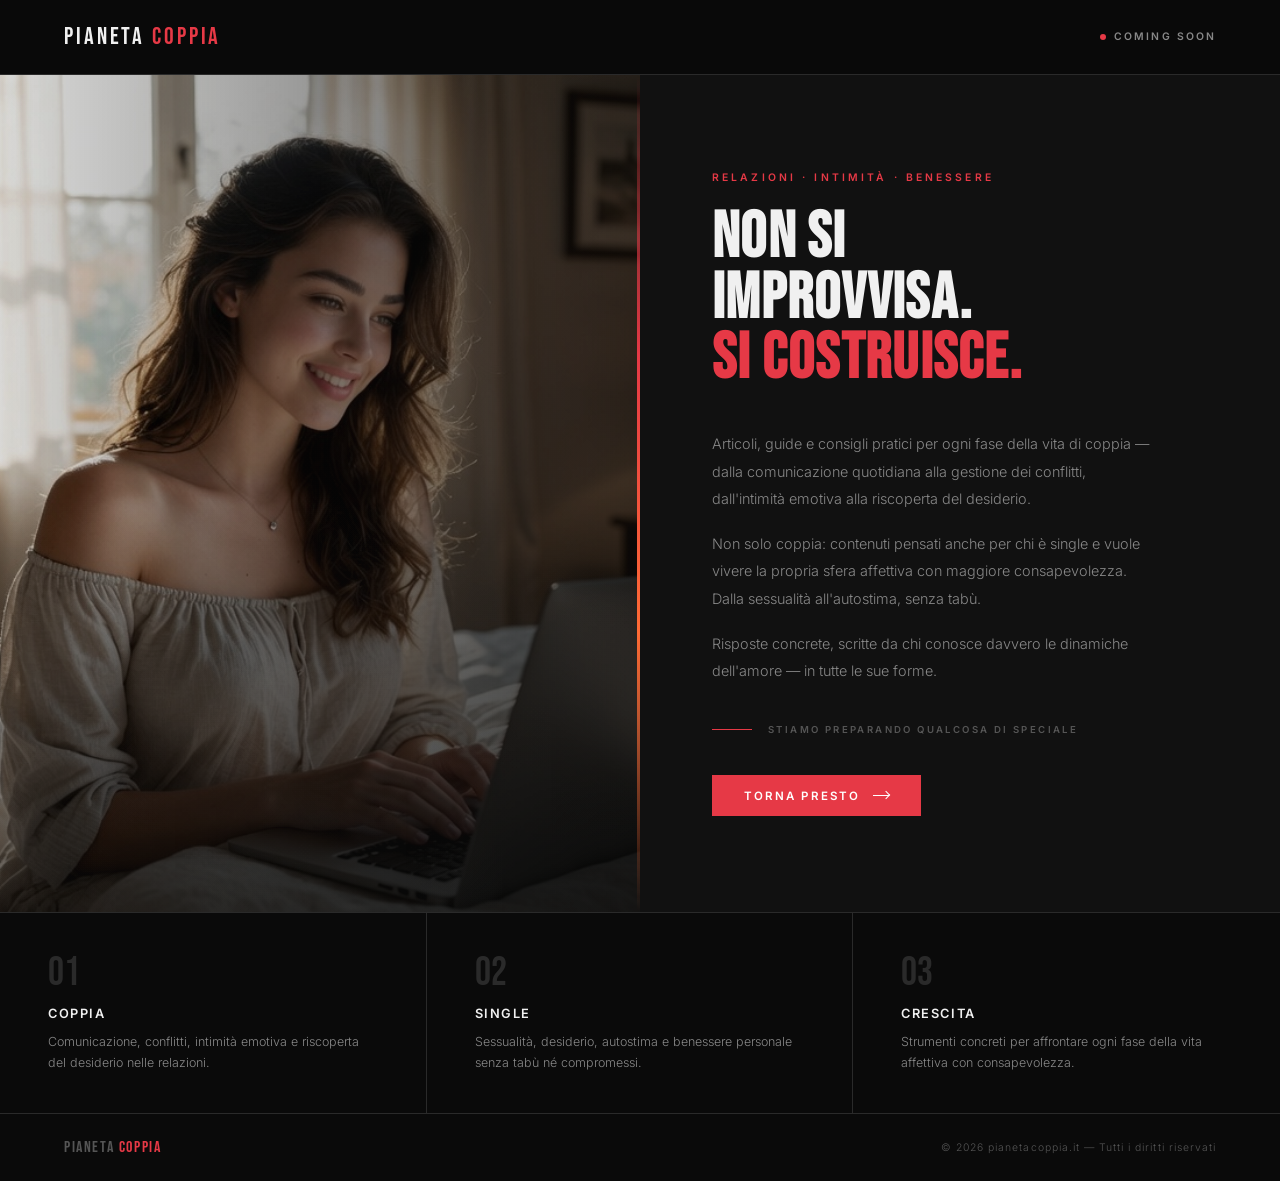
==== index.html @ 9a271afa "first commit" ====
<!DOCTYPE html>
<html lang="it">
<head>
  <meta charset="UTF-8" />
  <meta name="viewport" content="width=device-width, initial-scale=1.0"/>
  <title>Pianeta Coppia</title>
  <link href="https://fonts.googleapis.com/css2?family=Bebas+Neue&family=Inter:wght@300;400;500;600&display=swap" rel="stylesheet"/>
  <link rel="stylesheet" href="css/styles.css"/>
</head>
<body>

  <nav>
    <div class="logo">Pianeta<span> Coppia</span></div>
    <div class="nav-badge"><span class="pulse-dot"></span>Coming Soon</div>
  </nav>

  <section class="hero">
    <div class="hero-left">
      <img src="img/hero.jpg" alt="Donna sorridente con laptop" />
    </div>

    <div class="hero-right">
      <p class="eyebrow">Relazioni · Intimità · Benessere</p>

      <h1>
        Non si<br/>improvvisa.
        <span class="highlight">Si costruisce.</span>
      </h1>

      <div class="body-text">
        <p>Articoli, guide e consigli pratici per ogni fase della vita di coppia — dalla comunicazione quotidiana alla gestione dei conflitti, dall'intimità emotiva alla riscoperta del desiderio.</p>
        <p>Non solo coppia: contenuti pensati anche per chi è single e vuole vivere la propria sfera affettiva con maggiore consapevolezza. Dalla sessualità all'autostima, senza tabù.</p>
        <p>Risposte concrete, scritte da chi conosce davvero le dinamiche dell'amore — in tutte le sue forme.</p>
      </div>

      <div class="rule">
        <div class="rule-line"></div>
        <span class="rule-text">Stiamo preparando qualcosa di speciale</span>
      </div>

      <div class="cta">
        Torna presto
        <span class="cta-arrow"></span>
      </div>
    </div>
  </section>

  <section class="pillars">
    <div class="pillar">
      <div class="pillar-num">01</div>
      <h3>Coppia</h3>
      <p>Comunicazione, conflitti, intimità emotiva e riscoperta del desiderio nelle relazioni.</p>
    </div>
    <div class="pillar">
      <div class="pillar-num">02</div>
      <h3>Single</h3>
      <p>Sessualità, desiderio, autostima e benessere personale senza tabù né compromessi.</p>
    </div>
    <div class="pillar">
      <div class="pillar-num">03</div>
      <h3>Crescita</h3>
      <p>Strumenti concreti per affrontare ogni fase della vita affettiva con consapevolezza.</p>
    </div>
  </section>

  <footer>
    <div class="footer-logo">Pianeta<span> Coppia</span></div>
    <div class="footer-copy">&copy; 2026 pianetacoppia.it — Tutti i diritti riservati</div>
  </footer>

</body>
</html>
---- css/styles.css ----
*, *::before, *::after { box-sizing: border-box; margin: 0; padding: 0; }

:root {
  --black: #0a0a0a;
  --dark: #111111;
  --panel: #161616;
  --border: #2a2a2a;
  --accent: #e63946;
  --accent2: #ff6b35;
  --text: #f0f0f0;
  --muted: #888;
  --dim: #555;
}

html { scroll-behavior: smooth; }
body {
  background: var(--black);
  color: var(--text);
  font-family: 'Inter', sans-serif;
  font-weight: 300;
  overflow-x: hidden;
}

/* NAV */
nav {
  display: flex;
  justify-content: space-between;
  align-items: center;
  padding: 1.4rem 4rem;
  border-bottom: 1px solid var(--border);
  position: sticky;
  top: 0;
  background: rgba(10,10,10,0.92);
  backdrop-filter: blur(12px);
  z-index: 100;
}

.logo {
  font-family: 'Bebas Neue', sans-serif;
  font-size: 1.5rem;
  letter-spacing: 0.12em;
  color: var(--text);
}
.logo span { color: var(--accent); }

.nav-badge {
  display: flex;
  align-items: center;
  gap: 0.5rem;
  font-size: 0.65rem;
  font-weight: 600;
  letter-spacing: 0.2em;
  text-transform: uppercase;
  color: var(--muted);
}

.pulse-dot {
  width: 6px; height: 6px;
  border-radius: 50%;
  background: var(--accent);
  animation: blink 1.6s ease-in-out infinite;
}

@keyframes blink {
  0%,100% { opacity:1; } 50% { opacity:0.2; }
}

/* HERO */
.hero {
  display: grid;
  grid-template-columns: 1fr 1fr;
  min-height: calc(100vh - 65px);
}

.hero-left {
  position: relative;
  overflow: hidden;
}

.hero-left img {
  width: 100%; height: 100%;
  object-fit: cover;
  object-position: center top;
  display: block;
  filter: grayscale(20%) contrast(1.05);
  transform: scale(1.06);
  animation: zoomIn 1.2s cubic-bezier(0.16,1,0.3,1) forwards;
}

@keyframes zoomIn {
  to { transform: scale(1); }
}

/* Overlay gradient on image */
.hero-left::after {
  content: '';
  position: absolute; inset: 0;
  background: linear-gradient(to right, rgba(10,10,10,0.15) 0%, rgba(10,10,10,0.7) 100%),
              linear-gradient(to bottom, transparent 50%, rgba(10,10,10,0.6) 100%);
}

/* Accent bar */
.hero-left::before {
  content: '';
  position: absolute;
  top: 0; right: 0;
  width: 3px; height: 100%;
  background: linear-gradient(to bottom, transparent, var(--accent), var(--accent2), transparent);
  z-index: 2;
}

.hero-right {
  display: flex;
  flex-direction: column;
  justify-content: center;
  padding: 6rem 5rem 6rem 4.5rem;
  background: var(--dark);
  position: relative;
}

.eyebrow {
  font-size: 0.65rem;
  font-weight: 600;
  letter-spacing: 0.3em;
  text-transform: uppercase;
  color: var(--accent);
  margin-bottom: 1.5rem;
  opacity: 0;
  animation: fadeSlide 0.8s 0.2s ease forwards;
}

h1 {
  font-family: 'Bebas Neue', sans-serif;
  font-size: clamp(3.2rem, 5vw, 5.5rem);
  line-height: 0.95;
  letter-spacing: 0.02em;
  color: var(--text);
  margin-bottom: 2.5rem;
  opacity: 0;
  animation: fadeSlide 0.8s 0.4s ease forwards;
}

h1 .highlight {
  color: var(--accent);
  display: block;
}

.body-text {
  font-size: 0.9rem;
  line-height: 1.9;
  color: var(--muted);
  max-width: 440px;
  opacity: 0;
  animation: fadeSlide 0.8s 0.6s ease forwards;
}

.body-text p + p { margin-top: 1.1rem; }

/* DIVIDER */
.rule {
  display: flex;
  align-items: center;
  gap: 1rem;
  margin: 2.5rem 0;
  opacity: 0;
  animation: fadeSlide 0.8s 0.8s ease forwards;
}

.rule-line {
  width: 40px; height: 1px;
  background: var(--accent);
}

.rule-text {
  font-size: 0.6rem;
  font-weight: 600;
  letter-spacing: 0.25em;
  text-transform: uppercase;
  color: var(--dim);
}

/* CTA */
.cta {
  display: inline-flex;
  align-items: center;
  gap: 0.8rem;
  padding: 0.85rem 2rem;
  background: var(--accent);
  color: #fff;
  font-size: 0.72rem;
  font-weight: 600;
  letter-spacing: 0.18em;
  text-transform: uppercase;
  text-decoration: none;
  border: none;
  cursor: default;
  width: fit-content;
  opacity: 0;
  animation: fadeSlide 0.8s 1s ease forwards;
  transition: background 0.25s ease;
}

.cta:hover { background: #c0202d; }

.cta-arrow {
  width: 16px; height: 1px;
  background: #fff;
  position: relative;
  transition: width 0.25s ease;
}

.cta-arrow::after {
  content: '';
  position: absolute;
  right: 0; top: -3px;
  width: 6px; height: 6px;
  border-right: 1.5px solid #fff;
  border-top: 1.5px solid #fff;
  transform: rotate(45deg);
}

.cta:hover .cta-arrow { width: 24px; }

/* PILLARS */
.pillars {
  display: grid;
  grid-template-columns: repeat(3, 1fr);
  border-top: 1px solid var(--border);
}

.pillar {
  padding: 2.5rem 3rem;
  border-right: 1px solid var(--border);
  opacity: 0;
  animation: fadeSlide 0.7s ease forwards;
}

.pillar:last-child { border-right: none; }
.pillar:nth-child(1) { animation-delay: 1.1s; }
.pillar:nth-child(2) { animation-delay: 1.2s; }
.pillar:nth-child(3) { animation-delay: 1.3s; }

.pillar-num {
  font-family: 'Bebas Neue', sans-serif;
  font-size: 2.5rem;
  color: var(--border);
  line-height: 1;
  margin-bottom: 0.8rem;
}

.pillar h3 {
  font-size: 0.8rem;
  font-weight: 600;
  letter-spacing: 0.12em;
  text-transform: uppercase;
  color: var(--text);
  margin-bottom: 0.6rem;
}

.pillar p {
  font-size: 0.78rem;
  color: var(--muted);
  line-height: 1.7;
}

/* FOOTER */
footer {
  border-top: 1px solid var(--border);
  padding: 1.5rem 4rem;
  display: flex;
  justify-content: space-between;
  align-items: center;
}

.footer-logo {
  font-family: 'Bebas Neue', sans-serif;
  font-size: 1rem;
  letter-spacing: 0.1em;
  color: var(--dim);
}

.footer-logo span { color: var(--accent); }

.footer-copy {
  font-size: 0.65rem;
  color: var(--dim);
  letter-spacing: 0.1em;
}

/* ANIMATION */
@keyframes fadeSlide {
  from { opacity: 0; transform: translateY(16px); }
  to   { opacity: 1; transform: translateY(0); }
}

/* RESPONSIVE */
@media (max-width: 900px) {
  nav { padding: 1.2rem 2rem; }
  .hero { grid-template-columns: 1fr; }
  .hero-left { height: 60vw; min-height: 280px; }
  .hero-right { padding: 3rem 2rem 3.5rem; }
  h1 { font-size: 3rem; }
  .pillars { grid-template-columns: 1fr; }
  .pillar { border-right: none; border-bottom: 1px solid var(--border); }
  .pillar:last-child { border-bottom: none; }
  footer { flex-direction: column; gap: 0.8rem; padding: 1.5rem 2rem; }
}
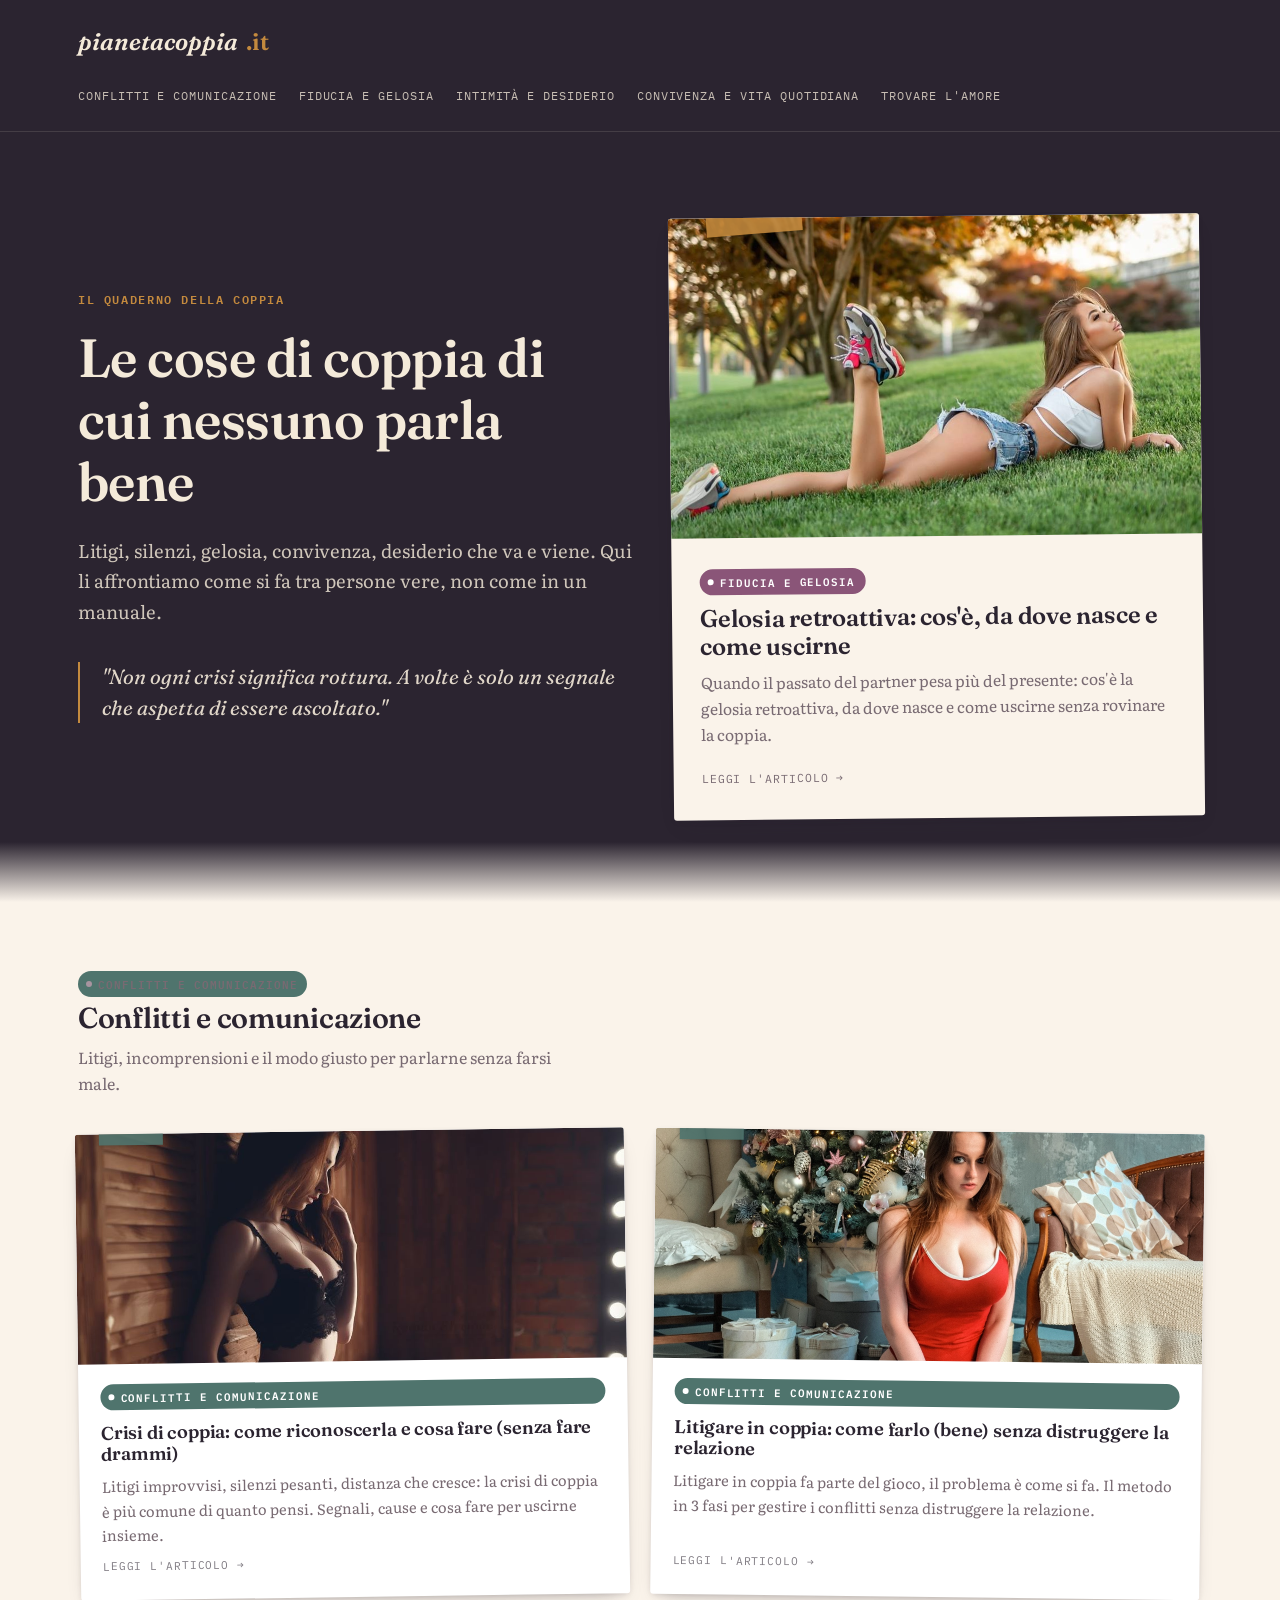
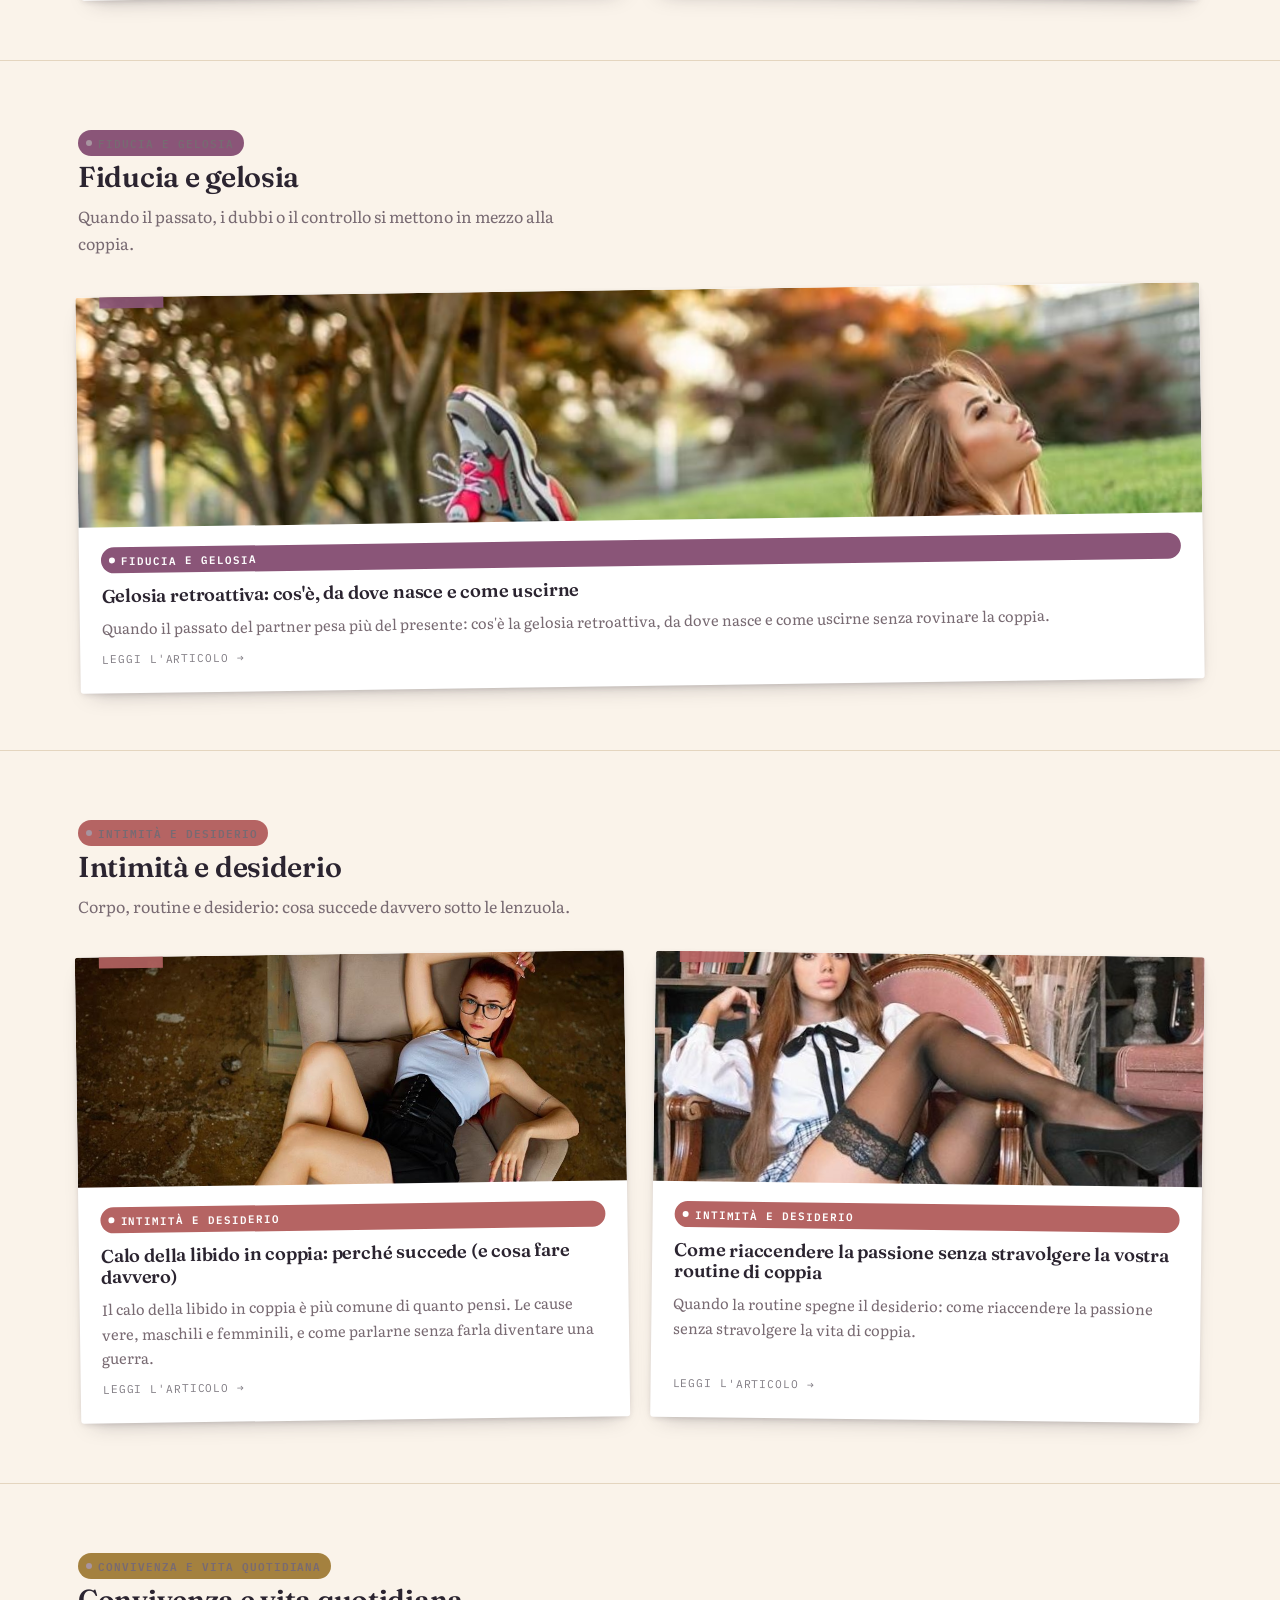
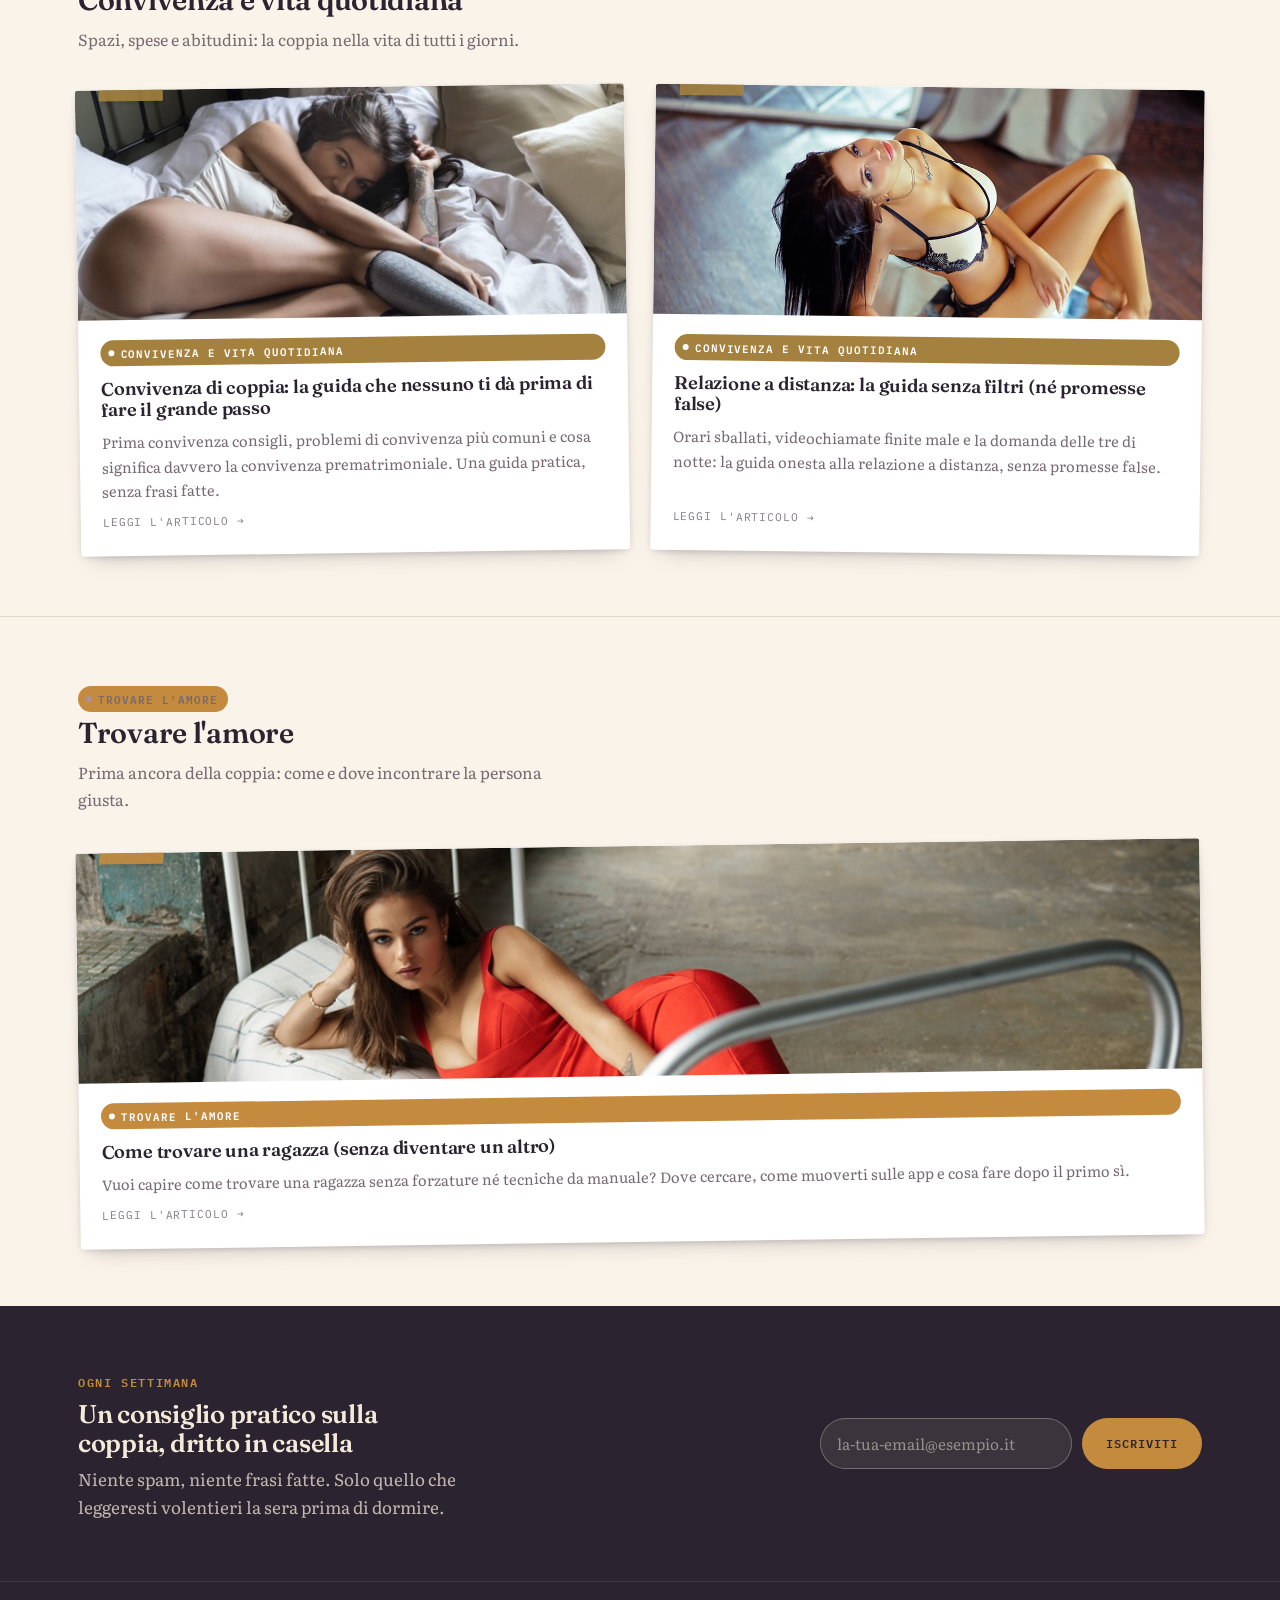
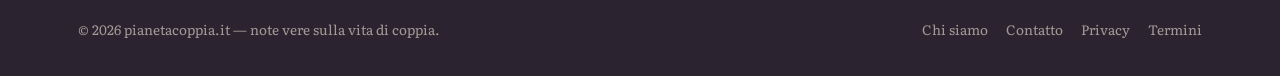
==== commit 657b1060: "updated site" ====
--- a/index.html
+++ b/index.html
@@ -1,72 +1,218 @@
-<!DOCTYPE html>
+<!doctype html>
 <html lang="it">
 <head>
-  <meta charset="UTF-8" />
-  <meta name="viewport" content="width=device-width, initial-scale=1.0"/>
-  <title>Pianeta Coppia</title>
-  <link href="https://fonts.googleapis.com/css2?family=Bebas+Neue&family=Inter:wght@300;400;500;600&display=swap" rel="stylesheet"/>
-  <link rel="stylesheet" href="css/styles.css"/>
+<meta charset="utf-8">
+<meta name="viewport" content="width=device-width, initial-scale=1">
+<title>pianetacoppia.it — appunti veri sulla vita di coppia</title>
+<meta name="description" content="Crisi, litigi, gelosia, convivenza, desiderio: guide pratiche e oneste per chi sta in coppia, scritte senza frasi fatte.">
+<link rel="stylesheet" href="css/style.css">
 </head>
 <body>
+<header class="site-header">
+  <div class="wrap">
+    <a class="logo" href="index.html">pianetacoppia<span class="dot">.it</span></a>
+    <nav class="main-nav">
+      <a href="index.html#conflitti">Conflitti e comunicazione</a>
+      <a href="index.html#fiducia">Fiducia e gelosia</a>
+      <a href="index.html#intimita">Intimità e desiderio</a>
+      <a href="index.html#convivenza">Convivenza e vita quotidiana</a>
+      <a href="index.html#trovare">Trovare l'amore</a>
+    </nav>
+  </div>
+</header>
+<div class="hero">
+  <div class="wrap hero-featured">
+    <div>
+      <span class="eyebrow kicker">Il quaderno della coppia</span>
+      <h1>Le cose di coppia di cui nessuno parla bene</h1>
+      <p class="lede">Litigi, silenzi, gelosia, convivenza, desiderio che va e viene. Qui li affrontiamo come si fa tra persone vere, non come in un manuale.</p>
+      <p class="hero-note">"Non ogni crisi significa rottura. A volte è solo un segnale che aspetta di essere ascoltato."</p>
+    </div>
+    <a class="featured-card" href="articolo/gelosia-retroattiva.html" style="text-decoration:none;">
+      <span class="tape"></span>
+      <img src="img/gelosia-retroattiva/img0.jpg" alt="Gelosia retroattiva: cos'è, da dove nasce e come uscirne">
+      <div class="body">
+        <span class="tag cat-fiducia">Fiducia e gelosia</span>
+        <h2>Gelosia retroattiva: cos'è, da dove nasce e come uscirne</h2>
+        <p>Quando il passato del partner pesa più del presente: cos'è la gelosia retroattiva, da dove nasce e come uscirne senza rovinare la coppia.</p>
+        <span class="read" style="color:var(--muted);font-family:'IBM Plex Mono',monospace;font-size:.72rem;letter-spacing:.08em;text-transform:uppercase;">Leggi l'articolo &rarr;</span>
+      </div>
+    </a>
+  </div>
+</div>
+<main><section class="section" id="conflitti">
+  <div class="wrap">
+    <div class="section-head">
+      <div>
+        <span class="eyebrow tag cat-conflitti">Conflitti e comunicazione</span>
+        <h2>Conflitti e comunicazione</h2>
+      </div>
+    </div>
+    <p class="section-sub">Litigi, incomprensioni e il modo giusto per parlarne senza farsi male.</p>
+    <div class="board">
+<a class="note cat-conflitti" href="articolo/crisi-di-coppia.html">
+  <span class="tape"></span>
+  <img class="thumb" src="img/crisi-di-coppia/img0.jpg" alt="Crisi di coppia: come riconoscerla e cosa fare (senza fare drammi)" loading="lazy">
+  <div class="note-body">
+    <span class="tag cat-conflitti">Conflitti e comunicazione</span>
+    <h3>Crisi di coppia: come riconoscerla e cosa fare (senza fare drammi)</h3>
+    <p>Litigi improvvisi, silenzi pesanti, distanza che cresce: la crisi di coppia è più comune di quanto pensi. Segnali, cause e cosa fare per uscirne insieme.</p>
+    <span class="read">Leggi l'articolo &rarr;</span>
+  </div>
+</a>
+<a class="note cat-conflitti" href="articolo/litigare-in-coppia.html">
+  <span class="tape"></span>
+  <img class="thumb" src="img/litigare-in-coppia/img0.png" alt="Litigare in coppia: come farlo (bene) senza distruggere la relazione" loading="lazy">
+  <div class="note-body">
+    <span class="tag cat-conflitti">Conflitti e comunicazione</span>
+    <h3>Litigare in coppia: come farlo (bene) senza distruggere la relazione</h3>
+    <p>Litigare in coppia fa parte del gioco, il problema è come si fa. Il metodo in 3 fasi per gestire i conflitti senza distruggere la relazione.</p>
+    <span class="read">Leggi l'articolo &rarr;</span>
+  </div>
+</a>
+    </div>
+  </div>
+</section>
+<section class="section" id="fiducia">
+  <div class="wrap">
+    <div class="section-head">
+      <div>
+        <span class="eyebrow tag cat-fiducia">Fiducia e gelosia</span>
+        <h2>Fiducia e gelosia</h2>
+      </div>
+    </div>
+    <p class="section-sub">Quando il passato, i dubbi o il controllo si mettono in mezzo alla coppia.</p>
+    <div class="board">
+<a class="note cat-fiducia" href="articolo/gelosia-retroattiva.html">
+  <span class="tape"></span>
+  <img class="thumb" src="img/gelosia-retroattiva/img0.jpg" alt="Gelosia retroattiva: cos'è, da dove nasce e come uscirne" loading="lazy">
+  <div class="note-body">
+    <span class="tag cat-fiducia">Fiducia e gelosia</span>
+    <h3>Gelosia retroattiva: cos'è, da dove nasce e come uscirne</h3>
+    <p>Quando il passato del partner pesa più del presente: cos'è la gelosia retroattiva, da dove nasce e come uscirne senza rovinare la coppia.</p>
+    <span class="read">Leggi l'articolo &rarr;</span>
+  </div>
+</a>
+    </div>
+  </div>
+</section>
+<section class="section" id="intimita">
+  <div class="wrap">
+    <div class="section-head">
+      <div>
+        <span class="eyebrow tag cat-intimita">Intimità e desiderio</span>
+        <h2>Intimità e desiderio</h2>
+      </div>
+    </div>
+    <p class="section-sub">Corpo, routine e desiderio: cosa succede davvero sotto le lenzuola.</p>
+    <div class="board">
+<a class="note cat-intimita" href="articolo/calo-della-libido.html">
+  <span class="tape"></span>
+  <img class="thumb" src="img/calo-della-libido/img0.jpg" alt="Calo della libido in coppia: perché succede (e cosa fare davvero)" loading="lazy">
+  <div class="note-body">
+    <span class="tag cat-intimita">Intimità e desiderio</span>
+    <h3>Calo della libido in coppia: perché succede (e cosa fare davvero)</h3>
+    <p>Il calo della libido in coppia è più comune di quanto pensi. Le cause vere, maschili e femminili, e come parlarne senza farla diventare una guerra.</p>
+    <span class="read">Leggi l'articolo &rarr;</span>
+  </div>
+</a>
+<a class="note cat-intimita" href="articolo/come-riaccendere-la-passione.html">
+  <span class="tape"></span>
+  <img class="thumb" src="img/come-riaccendere-la-passione/img0.jpg" alt="Come riaccendere la passione senza stravolgere la vostra routine di coppia" loading="lazy">
+  <div class="note-body">
+    <span class="tag cat-intimita">Intimità e desiderio</span>
+    <h3>Come riaccendere la passione senza stravolgere la vostra routine di coppia</h3>
+    <p>Quando la routine spegne il desiderio: come riaccendere la passione senza stravolgere la vita di coppia.</p>
+    <span class="read">Leggi l'articolo &rarr;</span>
+  </div>
+</a>
+    </div>
+  </div>
+</section>
+<section class="section" id="convivenza">
+  <div class="wrap">
+    <div class="section-head">
+      <div>
+        <span class="eyebrow tag cat-convivenza">Convivenza e vita quotidiana</span>
+        <h2>Convivenza e vita quotidiana</h2>
+      </div>
+    </div>
+    <p class="section-sub">Spazi, spese e abitudini: la coppia nella vita di tutti i giorni.</p>
+    <div class="board">
+<a class="note cat-convivenza" href="articolo/convivenza-di-coppia.html">
+  <span class="tape"></span>
+  <img class="thumb" src="img/convivenza-di-coppia/img0.jpg" alt="Convivenza di coppia: la guida che nessuno ti dà prima di fare il grande passo" loading="lazy">
+  <div class="note-body">
+    <span class="tag cat-convivenza">Convivenza e vita quotidiana</span>
+    <h3>Convivenza di coppia: la guida che nessuno ti dà prima di fare il grande passo</h3>
+    <p>Prima convivenza consigli, problemi di convivenza più comuni e cosa significa davvero la convivenza prematrimoniale. Una guida pratica, senza frasi fatte.</p>
+    <span class="read">Leggi l'articolo &rarr;</span>
+  </div>
+</a>
+<a class="note cat-convivenza" href="articolo/relazione-a-distanza.html">
+  <span class="tape"></span>
+  <img class="thumb" src="img/relazione-a-distanza/img0.png" alt="Relazione a distanza: la guida senza filtri (né promesse false)" loading="lazy">
+  <div class="note-body">
+    <span class="tag cat-convivenza">Convivenza e vita quotidiana</span>
+    <h3>Relazione a distanza: la guida senza filtri (né promesse false)</h3>
+    <p>Orari sballati, videochiamate finite male e la domanda delle tre di notte: la guida onesta alla relazione a distanza, senza promesse false.</p>
+    <span class="read">Leggi l'articolo &rarr;</span>
+  </div>
+</a>
+    </div>
+  </div>
+</section>
+<section class="section" id="trovare">
+  <div class="wrap">
+    <div class="section-head">
+      <div>
+        <span class="eyebrow tag cat-trovare">Trovare l'amore</span>
+        <h2>Trovare l'amore</h2>
+      </div>
+    </div>
+    <p class="section-sub">Prima ancora della coppia: come e dove incontrare la persona giusta.</p>
+    <div class="board">
+<a class="note cat-trovare" href="articolo/come-trovare-una-ragazza.html">
+  <span class="tape"></span>
+  <img class="thumb" src="img/come-trovare-una-ragazza/img0.png" alt="Come trovare una ragazza (senza diventare un altro)" loading="lazy">
+  <div class="note-body">
+    <span class="tag cat-trovare">Trovare l'amore</span>
+    <h3>Come trovare una ragazza (senza diventare un altro)</h3>
+    <p>Vuoi capire come trovare una ragazza senza forzature né tecniche da manuale? Dove cercare, come muoverti sulle app e cosa fare dopo il primo sì.</p>
+    <span class="read">Leggi l'articolo &rarr;</span>
+  </div>
+</a>
+    </div>
+  </div>
+</section>
+</main><div class="newsletter">
+  <div class="wrap box">
+    <div>
+      <span class="eyebrow" style="color:var(--gold)">Ogni settimana</span>
+      <h2>Un consiglio pratico sulla coppia, dritto in casella</h2>
+      <p>Niente spam, niente frasi fatte. Solo quello che leggeresti volentieri la sera prima di dormire.</p>
+    </div>
+    <form onsubmit="return false;">
+      <input type="email" placeholder="la-tua-email@esempio.it" required>
+      <button type="submit">Iscriviti</button>
+    </form>
+  </div>
+</div>
+<footer>
+  <div class="wrap">
+    <span>&copy; <span id="year"></span> pianetacoppia.it — note vere sulla vita di coppia.</span>
+    <nav>
+      <a href="index.html">Chi siamo</a>
+      <a href="index.html">Contatto</a>
+      <a href="index.html">Privacy</a>
+      <a href="index.html">Termini</a>
+    </nav>
+  </div>
+</footer>
 
-  <nav>
-    <div class="logo">Pianeta<span> Coppia</span></div>
-    <div class="nav-badge"><span class="pulse-dot"></span>Coming Soon</div>
-  </nav>
-
-  <section class="hero">
-    <div class="hero-left">
-      <img src="img/hero.jpg" alt="Donna sorridente con laptop" />
-    </div>
-
-    <div class="hero-right">
-      <p class="eyebrow">Relazioni · Intimità · Benessere</p>
-
-      <h1>
-        Non si<br/>improvvisa.
-        <span class="highlight">Si costruisce.</span>
-      </h1>
-
-      <div class="body-text">
-        <p>Articoli, guide e consigli pratici per ogni fase della vita di coppia — dalla comunicazione quotidiana alla gestione dei conflitti, dall'intimità emotiva alla riscoperta del desiderio.</p>
-        <p>Non solo coppia: contenuti pensati anche per chi è single e vuole vivere la propria sfera affettiva con maggiore consapevolezza. Dalla sessualità all'autostima, senza tabù.</p>
-        <p>Risposte concrete, scritte da chi conosce davvero le dinamiche dell'amore — in tutte le sue forme.</p>
-      </div>
-
-      <div class="rule">
-        <div class="rule-line"></div>
-        <span class="rule-text">Stiamo preparando qualcosa di speciale</span>
-      </div>
-
-      <div class="cta">
-        Torna presto
-        <span class="cta-arrow"></span>
-      </div>
-    </div>
-  </section>
-
-  <section class="pillars">
-    <div class="pillar">
-      <div class="pillar-num">01</div>
-      <h3>Coppia</h3>
-      <p>Comunicazione, conflitti, intimità emotiva e riscoperta del desiderio nelle relazioni.</p>
-    </div>
-    <div class="pillar">
-      <div class="pillar-num">02</div>
-      <h3>Single</h3>
-      <p>Sessualità, desiderio, autostima e benessere personale senza tabù né compromessi.</p>
-    </div>
-    <div class="pillar">
-      <div class="pillar-num">03</div>
-      <h3>Crescita</h3>
-      <p>Strumenti concreti per affrontare ogni fase della vita affettiva con consapevolezza.</p>
-    </div>
-  </section>
-
-  <footer>
-    <div class="footer-logo">Pianeta<span> Coppia</span></div>
-    <div class="footer-copy">&copy; 2026 pianetacoppia.it — Tutti i diritti riservati</div>
-  </footer>
+<script>
+  document.getElementById("year").innerHTML = new Date().getFullYear();
+</script>
 
 </body>
 </html>
--- a/css/style.css
+++ b/css/style.css
@@ -0,0 +1,416 @@
+/* pianetacoppia.it — sistema di design "il quaderno della coppia" */
+
+@import url('https://fonts.googleapis.com/css2?family=Fraunces:ital,opsz,wght@0,9..144,400;0,9..144,500;0,9..144,600;0,9..144,700;1,9..144,500;1,9..144,600&family=Literata:ital,opsz,wght@0,7..72,400;0,7..72,500;0,7..72,600;1,7..72,400&family=IBM+Plex+Mono:wght@500;600&display=swap');
+
+:root{
+  --ink:#2b2430;
+  --ink-2:#3a3140;
+  --paper:#faf3ea;
+  --paper-soft:#f1e6d6;
+  --paper-line:#e4d5bf;
+  --cream:#f4ead9;
+  --ink-text:#332a35;
+  --muted:#786a72;
+
+  --gold:#c48a3e;
+  --gold-ink:#8a5f27;
+  --teal:#4f746d;
+  --teal-ink:#3a5651;
+  --plum:#8a5578;
+  --plum-ink:#663f59;
+  --rose:#b56463;
+  --rose-ink:#8a4948;
+  --sand:#a4813f;
+  --sand-ink:#7a602e;
+
+  --radius:3px;
+  --shadow-note: 0 10px 22px -12px rgba(43,36,48,.35), 0 2px 6px -2px rgba(43,36,48,.2);
+  --shadow-note-hover: 0 16px 30px -12px rgba(43,36,48,.4), 0 4px 10px -2px rgba(43,36,48,.25);
+}
+
+*{box-sizing:border-box}
+html{scroll-behavior:smooth}
+body{
+  margin:0;
+  background:var(--ink);
+  color:var(--ink-text);
+  font-family:'Literata', Georgia, serif;
+  font-size:17px;
+  line-height:1.65;
+}
+
+a{color:inherit}
+img{max-width:100%;display:block}
+
+h1,h2,h3,h4,.display{
+  font-family:'Fraunces', Georgia, serif;
+  font-weight:600;
+  color:var(--ink);
+  line-height:1.15;
+  letter-spacing:-0.01em;
+}
+
+.eyebrow{
+  font-family:'IBM Plex Mono', monospace;
+  font-size:.72rem;
+  font-weight:600;
+  letter-spacing:.14em;
+  text-transform:uppercase;
+}
+
+.wrap{max-width:1180px;margin:0 auto;padding:0 28px;}
+
+/* ---------- HEADER ---------- */
+.site-header{
+  background:var(--ink);
+  color:var(--cream);
+  padding:22px 0;
+  border-bottom:1px solid rgba(244,234,217,.12);
+  position:sticky;
+  top:0;
+  z-index:40;
+}
+.site-header .wrap{display:flex;align-items:center;justify-content:space-between;gap:24px;flex-wrap:wrap;}
+.logo{
+  font-family:'Fraunces', Georgia, serif;
+  font-weight:600;
+  font-style:italic;
+  font-size:1.5rem;
+  color:var(--cream);
+  text-decoration:none;
+  display:flex;
+  align-items:baseline;
+  gap:8px;
+}
+.logo .dot{
+  font-style:normal;
+  color:var(--gold);
+}
+nav.main-nav{display:flex;gap:22px;flex-wrap:wrap;}
+nav.main-nav a{
+  font-family:'IBM Plex Mono', monospace;
+  font-size:.74rem;
+  letter-spacing:.08em;
+  text-transform:uppercase;
+  text-decoration:none;
+  color:var(--cream);
+  opacity:.78;
+  border-bottom:1px solid transparent;
+  padding-bottom:3px;
+  transition:opacity .15s, border-color .15s;
+}
+nav.main-nav a:hover{opacity:1;border-color:var(--gold);}
+
+/* ---------- HERO ---------- */
+.hero{
+  background:var(--ink);
+  color:var(--cream);
+  padding:64px 0 84px;
+  position:relative;
+  overflow:hidden;
+}
+.hero::after{
+  content:"";
+  position:absolute;
+  inset:auto 0 0 0;
+  height:60px;
+  background:linear-gradient(to bottom, transparent, var(--paper));
+  pointer-events:none;
+}
+.hero .kicker{
+  color:var(--gold);
+  margin-bottom:18px;
+  display:block;
+}
+.hero h1{
+  color:var(--cream);
+  font-size:clamp(2.1rem, 4.2vw, 3.4rem);
+  max-width:14ch;
+  margin:0 0 22px;
+}
+.hero p.lede{
+  font-size:1.15rem;
+  max-width:52ch;
+  color:rgba(244,234,217,.82);
+  margin:0 0 36px;
+}
+
+.hero-featured{
+  display:grid;
+  grid-template-columns:1.05fr 1fr;
+  gap:36px;
+  align-items:center;
+  margin-top:20px;
+}
+.featured-card{
+  background:var(--paper);
+  border-radius:var(--radius);
+  box-shadow:var(--shadow-note);
+  padding:0;
+  overflow:hidden;
+  transform:rotate(-0.6deg);
+  position:relative;
+}
+.featured-card .tape{
+  position:absolute;
+  top:-10px; left:38px;
+  width:96px; height:26px;
+  background:var(--gold);
+  opacity:.88;
+  transform:rotate(-4deg);
+  box-shadow:0 2px 4px rgba(0,0,0,.25);
+}
+.featured-card img{width:100%;height:320px;object-fit:cover;object-position:center 15%;}
+.featured-card .body{padding:26px 28px 30px;}
+.featured-card h2{font-size:1.5rem;margin:10px 0 10px;}
+.featured-card p{color:var(--muted);margin:0 0 14px;font-size:.98rem;}
+
+.hero-note{
+  color:rgba(244,234,217,.9);
+  font-family:'Fraunces', Georgia, serif;
+  font-style:italic;
+  font-size:1.28rem;
+  line-height:1.5;
+  border-left:2px solid var(--gold);
+  padding-left:22px;
+}
+
+/* ---------- CATEGORY TAGS ---------- */
+.tag{
+  display:inline-flex;
+  align-items:center;
+  gap:6px;
+  font-family:'IBM Plex Mono', monospace;
+  font-size:.68rem;
+  letter-spacing:.09em;
+  text-transform:uppercase;
+  font-weight:600;
+  padding:4px 10px 4px 8px;
+  border-radius:999px;
+  color:#fff;
+}
+.tag::before{content:"";width:6px;height:6px;border-radius:50%;background:currentColor;filter:brightness(1.4);}
+.tag.cat-conflitti{background:var(--teal)}
+.tag.cat-fiducia{background:var(--plum)}
+.tag.cat-intimita{background:var(--rose)}
+.tag.cat-convivenza{background:var(--sand)}
+.tag.cat-trovare{background:var(--gold)}
+
+/* ---------- MAIN / SECTIONS ---------- */
+main{background:var(--paper);}
+.section{padding:64px 0;}
+.section + .section{border-top:1px solid var(--paper-line);}
+.section-head{
+  display:flex;
+  align-items:baseline;
+  justify-content:space-between;
+  gap:24px;
+  margin-bottom:8px;
+  flex-wrap:wrap;
+}
+.section-head .eyebrow{color:var(--muted);}
+.section-head h2{font-size:1.8rem;margin:4px 0 0;}
+.section-sub{color:var(--muted);max-width:56ch;margin:10px 0 34px;font-size:1rem;}
+
+.board{
+  display:grid;
+  grid-template-columns:repeat(auto-fit, minmax(260px, 1fr));
+  gap:30px 26px;
+}
+
+.note{
+  background:#fff;
+  border-radius:var(--radius);
+  box-shadow:var(--shadow-note);
+  overflow:hidden;
+  text-decoration:none;
+  color:inherit;
+  display:flex;
+  flex-direction:column;
+  position:relative;
+  transition:transform .18s ease, box-shadow .18s ease;
+}
+.board .note:nth-child(odd){transform:rotate(-0.8deg);}
+.board .note:nth-child(even){transform:rotate(0.7deg);}
+.note:hover{transform:rotate(0deg) translateY(-4px);box-shadow:var(--shadow-note-hover);}
+.note .tape{
+  position:absolute;
+  top:-9px;
+  left:24px;
+  width:64px;
+  height:20px;
+  opacity:.9;
+  box-shadow:0 2px 4px rgba(0,0,0,.2);
+}
+.note.cat-conflitti .tape{background:var(--teal)}
+.note.cat-fiducia .tape{background:var(--plum)}
+.note.cat-intimita .tape{background:var(--rose)}
+.note.cat-convivenza .tape{background:var(--sand)}
+.note.cat-trovare .tape{background:var(--gold)}
+
+.note .thumb{width:100%;height:230px;object-fit:cover;object-position:center 20%;}
+.note .note-body{padding:20px 22px 24px;display:flex;flex-direction:column;gap:10px;flex:1;}
+.note h3{font-size:1.15rem;margin:2px 0 0;}
+.note p{color:var(--muted);font-size:.92rem;margin:0;flex:1;}
+.note .read{
+  font-family:'IBM Plex Mono', monospace;
+  font-size:.7rem;
+  letter-spacing:.08em;
+  text-transform:uppercase;
+  color:var(--ink);
+  opacity:.6;
+}
+
+/* ---------- NEWSLETTER ---------- */
+.newsletter{
+  background:var(--ink);
+  color:var(--cream);
+  padding:60px 0;
+}
+.newsletter .box{
+  display:flex;
+  align-items:center;
+  justify-content:space-between;
+  gap:30px;
+  flex-wrap:wrap;
+}
+.newsletter h2{color:var(--cream);font-size:1.6rem;margin:6px 0 6px;max-width:22ch;}
+.newsletter p{color:rgba(244,234,217,.75);margin:0;max-width:40ch;}
+.newsletter form{display:flex;gap:10px;flex-wrap:wrap;}
+.newsletter input[type=email]{
+  background:rgba(244,234,217,.08);
+  border:1px solid rgba(244,234,217,.3);
+  color:var(--cream);
+  padding:13px 16px;
+  border-radius:999px;
+  font-family:'Literata', serif;
+  font-size:.95rem;
+  min-width:230px;
+}
+.newsletter input::placeholder{color:rgba(244,234,217,.5);}
+.newsletter button{
+  background:var(--gold);
+  color:var(--ink);
+  border:none;
+  padding:13px 24px;
+  border-radius:999px;
+  font-family:'IBM Plex Mono', monospace;
+  font-size:.78rem;
+  letter-spacing:.08em;
+  text-transform:uppercase;
+  font-weight:600;
+  cursor:pointer;
+}
+
+/* ---------- FOOTER ---------- */
+footer{
+  background:var(--ink);
+  color:rgba(244,234,217,.6);
+  padding:36px 0;
+  border-top:1px solid rgba(244,234,217,.1);
+  font-size:.85rem;
+}
+footer .wrap{display:flex;justify-content:space-between;gap:20px;flex-wrap:wrap;align-items:center;}
+footer nav{display:flex;gap:18px;flex-wrap:wrap;}
+footer a{text-decoration:none;color:inherit;}
+footer a:hover{color:var(--cream);}
+
+/* ---------- ARTICLE PAGE ---------- */
+.article-head{
+  background:var(--ink);
+  color:var(--cream);
+  padding:48px 0 60px;
+}
+.article-head .back{
+  font-family:'IBM Plex Mono', monospace;
+  font-size:.72rem;
+  letter-spacing:.08em;
+  text-transform:uppercase;
+  color:rgba(244,234,217,.65);
+  text-decoration:none;
+  display:inline-block;
+  margin-bottom:22px;
+}
+.article-head .back:hover{color:var(--gold);}
+.article-head h1{
+  color:var(--cream);
+  font-size:clamp(1.9rem, 3.6vw, 2.9rem);
+  max-width:22ch;
+  margin:16px 0 0;
+}
+
+.article-wrap{
+  max-width:700px;
+  margin:0 auto;
+  padding:56px 28px 90px;
+}
+.article-wrap p{margin:0 0 22px;}
+.article-wrap h2{
+  font-size:1.55rem;
+  margin:46px 0 18px;
+  position:relative;
+  padding-top:16px;
+}
+.article-wrap h2::before{
+  content:"";
+  position:absolute;
+  top:0; left:0;
+  width:38px; height:3px;
+  background:var(--gold);
+}
+.article-wrap h3{font-size:1.2rem;margin:32px 0 14px;font-style:italic;}
+.article-wrap ul, .article-wrap ol{margin:0 0 24px;padding-left:1.3em;}
+.article-wrap li{margin-bottom:8px;}
+.article-wrap strong{color:var(--ink);}
+.article-wrap img{
+  border-radius:var(--radius);
+  margin:8px 0 30px;
+  box-shadow:var(--shadow-note);
+}
+.article-wrap table{
+  width:100%;
+  border-collapse:collapse;
+  margin:0 0 30px;
+  font-size:.92rem;
+  background:#fff;
+  box-shadow:var(--shadow-note);
+}
+.article-wrap th, .article-wrap td{
+  border-bottom:1px solid var(--paper-line);
+  padding:12px 14px;
+  text-align:left;
+  vertical-align:top;
+}
+.article-wrap th{
+  font-family:'IBM Plex Mono', monospace;
+  font-size:.72rem;
+  letter-spacing:.06em;
+  text-transform:uppercase;
+  color:var(--muted);
+  border-bottom:2px solid var(--ink);
+}
+
+.related{
+  background:var(--paper-soft);
+  padding:56px 0 70px;
+  border-top:1px solid var(--paper-line);
+}
+.related h2{font-size:1.3rem;margin:0 0 26px;}
+
+/* ---------- RESPONSIVE ---------- */
+@media (max-width: 760px){
+  .hero-featured{grid-template-columns:1fr;}
+  nav.main-nav{gap:14px;}
+  .newsletter .box{flex-direction:column;align-items:flex-start;}
+  body{font-size:16.5px;}
+}
+
+/* focus states */
+a:focus-visible, button:focus-visible, input:focus-visible{
+  outline:2px solid var(--gold);
+  outline-offset:2px;
+}
+
+@media (prefers-reduced-motion: reduce){
+  *{transition:none !important;}
+}
